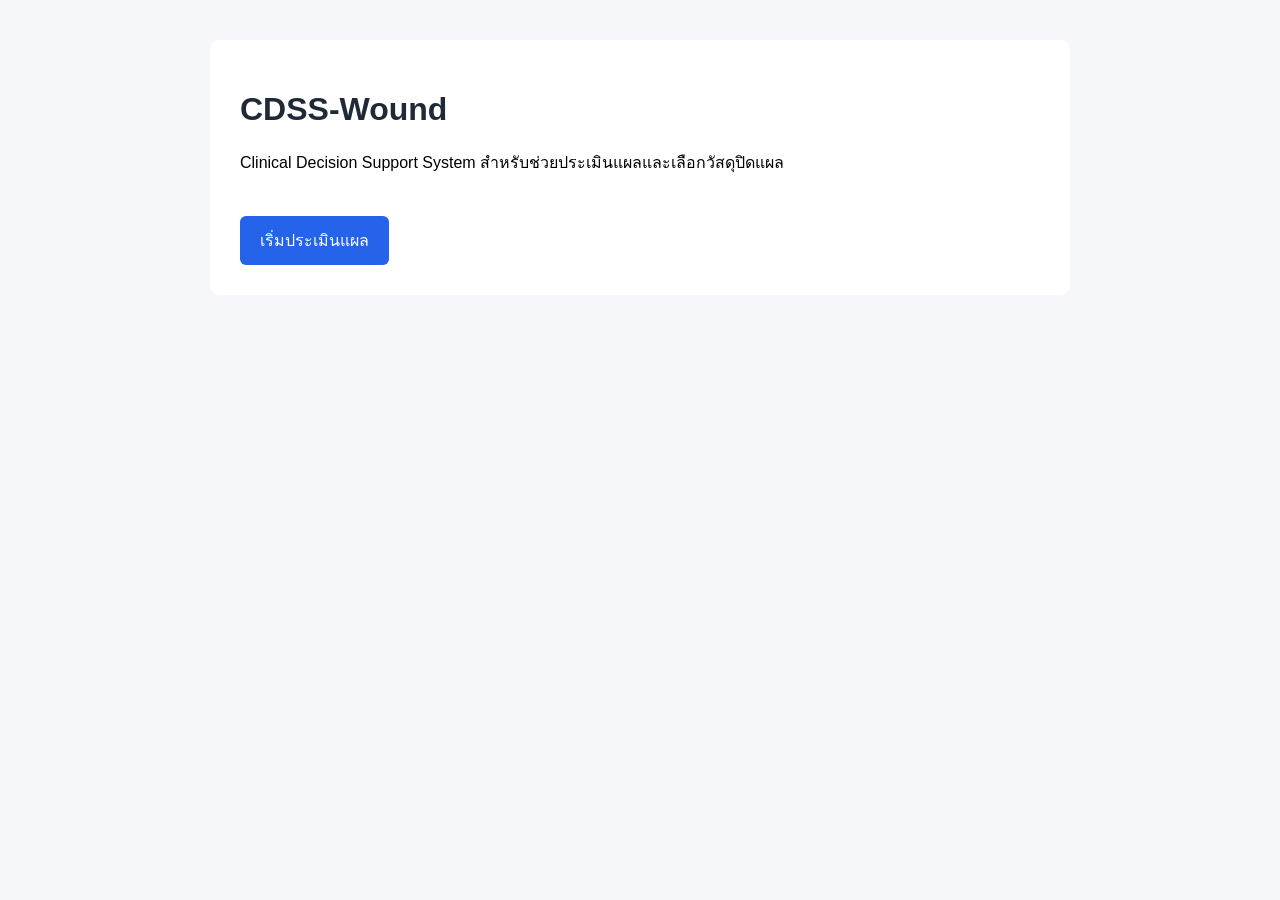
==== templates/index.html @ 191ee96e "Initial CDSS-Wound application" ====
<!DOCTYPE html>

<html lang="th">

<head>

    <meta charset="UTF-8">

    <meta name="viewport"
          content="width=device-width, initial-scale=1.0">

    <title>CDSS-Wound</title>

    <link rel="stylesheet"
          href="/static/style.css">

</head>


<body>

    <div class="container">

        <h1>CDSS-Wound</h1>

        <p>
            Clinical Decision Support System
            สำหรับช่วยประเมินแผลและเลือกวัสดุปิดแผล
        </p>


        <a href="/assessment">

            <button>
                เริ่มประเมินแผล
            </button>

        </a>

    </div>

</body>

</html>
---- static/style.css ----
body {

    font-family: Arial, sans-serif;

    background-color: #f5f7fa;

    margin: 0;

    padding: 0;
}


.container {

    max-width: 800px;

    margin: 40px auto;

    background: white;

    padding: 30px;

    border-radius: 10px;

}


h1 {

    color: #1f2937;

}


label {

    display: block;

    margin-top: 20px;

    margin-bottom: 5px;

    font-weight: bold;

}


select {

    width: 100%;

    padding: 10px;

    border: 1px solid #ccc;

    border-radius: 5px;

}


button {

    margin-top: 25px;

    padding: 12px 20px;

    border: none;

    border-radius: 6px;

    cursor: pointer;

    background-color: #2563eb;

    color: white;

    font-size: 16px;

}


.card {

    margin-top: 20px;

    padding: 20px;

    background: #f3f4f6;

    border-radius: 8px;

}


.recommendation {

    margin-top: 20px;

    padding: 20px;

    background: #ecfdf5;

    border-radius: 8px;

}


.warning {

    margin-top: 20px;

    padding: 20px;

    background: #fff7ed;

    border-radius: 8px;

}
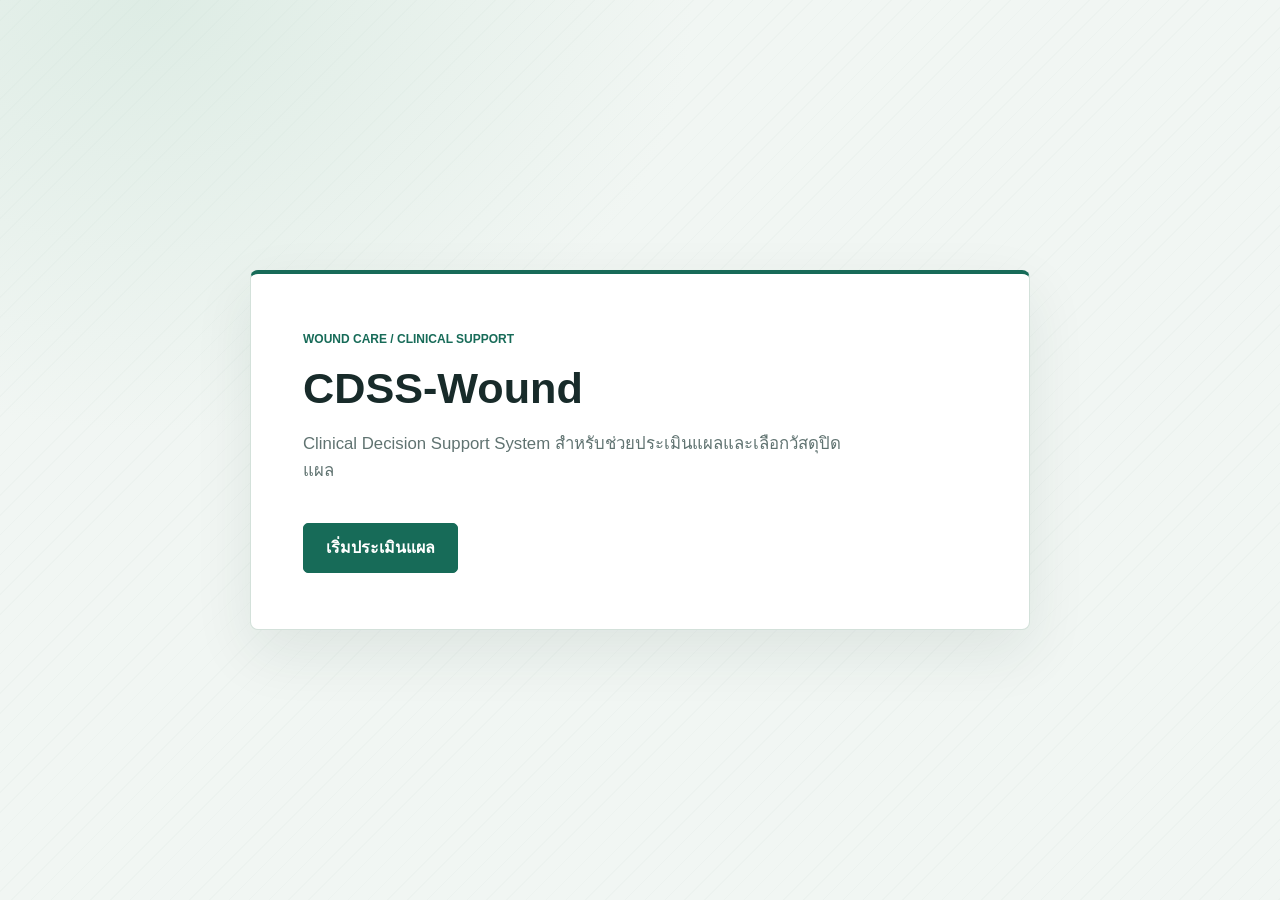
==== commit 2576ee79: "Refactor HTML structure and enhance CSS styles for improved layout and design" ====
--- a/templates/index.html
+++ b/templates/index.html
@@ -17,9 +17,11 @@
 </head>
 
 
-<body>
+<body class="landing-page">
 
-    <div class="container">
+    <main class="container landing">
+
+        <p class="eyebrow">WOUND CARE / CLINICAL SUPPORT</p>
 
         <h1>CDSS-Wound</h1>
 
@@ -37,7 +39,7 @@
 
         </a>
 
-    </div>
+    </main>
 
 </body>
 
--- a/static/style.css
+++ b/static/style.css
@@ -1,118 +1,256 @@
+:root {
+    color-scheme: light;
+    --ink: #182b2a;
+    --muted: #607371;
+    --line: #d9e4df;
+    --paper: #ffffff;
+    --canvas: #f1f6f3;
+    --green: #176b58;
+    --green-dark: #105544;
+    --green-pale: #e9f4ef;
+    --amber: #8b4d17;
+    --amber-pale: #fff3e5;
+    --shadow: 0 22px 60px rgba(25, 59, 49, 0.09);
+}
+
+* {
+    box-sizing: border-box;
+}
+
 body {
-
-    font-family: Arial, sans-serif;
-
-    background-color: #f5f7fa;
-
+    min-height: 100vh;
     margin: 0;
-
-    padding: 0;
-}
-
+    padding: 56px 24px;
+    color: var(--ink);
+    background-color: var(--canvas);
+    background-image:
+        radial-gradient(ellipse at 12% 0%, rgba(190, 220, 205, 0.38), transparent 34%),
+        repeating-linear-gradient(135deg, rgba(50, 104, 82, 0.025) 0, rgba(50, 104, 82, 0.025) 1px, transparent 1px, transparent 14px);
+    font-family: "Noto Sans Thai", "Leelawadee UI", Tahoma, sans-serif;
+    font-size: 16px;
+    line-height: 1.65;
+}
 
 .container {
-
-    max-width: 800px;
-
-    margin: 40px auto;
-
-    background: white;
-
-    padding: 30px;
-
-    border-radius: 10px;
-
-}
-
+    width: min(100%, 780px);
+    margin: 0 auto;
+    padding: clamp(28px, 5vw, 52px);
+    border: 1px solid rgba(207, 222, 214, 0.9);
+    border-top: 4px solid var(--green);
+    border-radius: 8px;
+    background: var(--paper);
+    box-shadow: var(--shadow);
+    animation: appear 420ms ease-out both;
+}
+
+body.landing-page {
+    display: grid;
+    place-items: center;
+}
+
+.landing {
+    min-height: 360px;
+    display: flex;
+    flex-direction: column;
+    justify-content: center;
+}
+
+.landing .eyebrow {
+    margin: 0 0 10px;
+    color: var(--green);
+    font-size: 0.75rem;
+    font-weight: 700;
+}
+
+.landing h1 {
+    font-size: clamp(2rem, 6vw, 2.7rem);
+}
+
+h1,
+h2 {
+    margin-top: 0;
+    color: var(--ink);
+    line-height: 1.35;
+}
 
 h1 {
-
-    color: #1f2937;
-
-}
-
+    margin-bottom: 12px;
+    font-size: clamp(1.55rem, 5vw, 2rem);
+    font-weight: 700;
+}
+
+h2 {
+    margin-bottom: 14px;
+    font-size: 1.15rem;
+    font-weight: 700;
+}
+
+p {
+    color: var(--muted);
+}
+
+.container > p {
+    max-width: 560px;
+    margin: 0 0 10px;
+    font-size: 1.05rem;
+}
+
+form {
+    margin-top: 28px;
+}
 
 label {
-
     display: block;
-
-    margin-top: 20px;
-
-    margin-bottom: 5px;
-
-    font-weight: bold;
-
-}
-
+    margin: 22px 0 7px;
+    color: #314a46;
+    font-size: 0.95rem;
+    font-weight: 650;
+}
 
 select {
-
+    display: block;
     width: 100%;
-
-    padding: 10px;
-
-    border: 1px solid #ccc;
-
+    min-height: 50px;
+    padding: 10px 44px 10px 14px;
+    border: 1px solid #cbd9d2;
     border-radius: 5px;
-
-}
-
+    outline: none;
+    background-color: #fbfdfc;
+    color: var(--ink);
+    font: inherit;
+    cursor: pointer;
+    transition: border-color 140ms ease, box-shadow 140ms ease, background-color 140ms ease;
+}
+
+select:hover {
+    border-color: #8aaca0;
+    background-color: #fff;
+}
+
+select:focus-visible {
+    border-color: var(--green);
+    box-shadow: 0 0 0 3px rgba(23, 107, 88, 0.15);
+}
 
 button {
-
-    margin-top: 25px;
-
-    padding: 12px 20px;
-
-    border: none;
-
+    display: inline-flex;
+    min-height: 48px;
+    align-items: center;
+    justify-content: center;
+    margin-top: 28px;
+    padding: 11px 22px;
+    border: 1px solid var(--green);
+    border-radius: 5px;
+    background: var(--green);
+    color: #fff;
+    font: inherit;
+    font-weight: 650;
+    cursor: pointer;
+    transition: background-color 140ms ease, border-color 140ms ease, transform 140ms ease;
+}
+
+button:hover {
+    transform: translateY(-1px);
+    border-color: var(--green-dark);
+    background: var(--green-dark);
+}
+
+button:focus-visible,
+a:focus-visible {
+    outline: 3px solid rgba(23, 107, 88, 0.35);
+    outline-offset: 3px;
+}
+
+a {
+    color: inherit;
+    text-decoration: none;
+}
+
+.card,
+.recommendation,
+.warning {
+    margin-top: 22px;
+    padding: 22px 24px;
+    border: 1px solid var(--line);
     border-radius: 6px;
-
-    cursor: pointer;
-
-    background-color: #2563eb;
-
-    color: white;
-
-    font-size: 16px;
-
-}
-
+}
 
 .card {
-
-    margin-top: 20px;
-
-    padding: 20px;
-
-    background: #f3f4f6;
-
-    border-radius: 8px;
-
-}
-
+    background: #f7faf8;
+}
+
+.card p,
+.recommendation p,
+.warning p {
+    margin: 9px 0 0;
+}
+
+.card p + p,
+.recommendation p + p,
+.warning p + p {
+    padding-top: 9px;
+    border-top: 1px solid rgba(96, 115, 113, 0.14);
+}
 
 .recommendation {
-
-    margin-top: 20px;
-
-    padding: 20px;
-
-    background: #ecfdf5;
-
-    border-radius: 8px;
-
-}
-
+    border-color: #c9e0d3;
+    border-left: 4px solid var(--green);
+    background: var(--green-pale);
+}
+
+.recommendation h2 {
+    color: var(--green-dark);
+}
 
 .warning {
-
-    margin-top: 20px;
-
-    padding: 20px;
-
-    background: #fff7ed;
-
-    border-radius: 8px;
-
+    border-color: #efd5b6;
+    border-left: 4px solid #c2762f;
+    background: var(--amber-pale);
+}
+
+.warning h2 {
+    color: var(--amber);
+}
+
+@keyframes appear {
+    from {
+        opacity: 0;
+        transform: translateY(8px);
+    }
+
+    to {
+        opacity: 1;
+        transform: translateY(0);
+    }
+}
+
+@media (max-width: 600px) {
+    body {
+        padding: 20px 12px;
+    }
+
+    .container {
+        padding: 26px 20px;
+    }
+
+    button {
+        width: 100%;
+    }
+
+    .card,
+    .recommendation,
+    .warning {
+        padding: 18px;
+    }
+}
+
+@media (prefers-reduced-motion: reduce) {
+    *,
+    *::before,
+    *::after {
+        animation-duration: 0.01ms !important;
+        animation-iteration-count: 1 !important;
+        scroll-behavior: auto !important;
+        transition-duration: 0.01ms !important;
+    }
 }
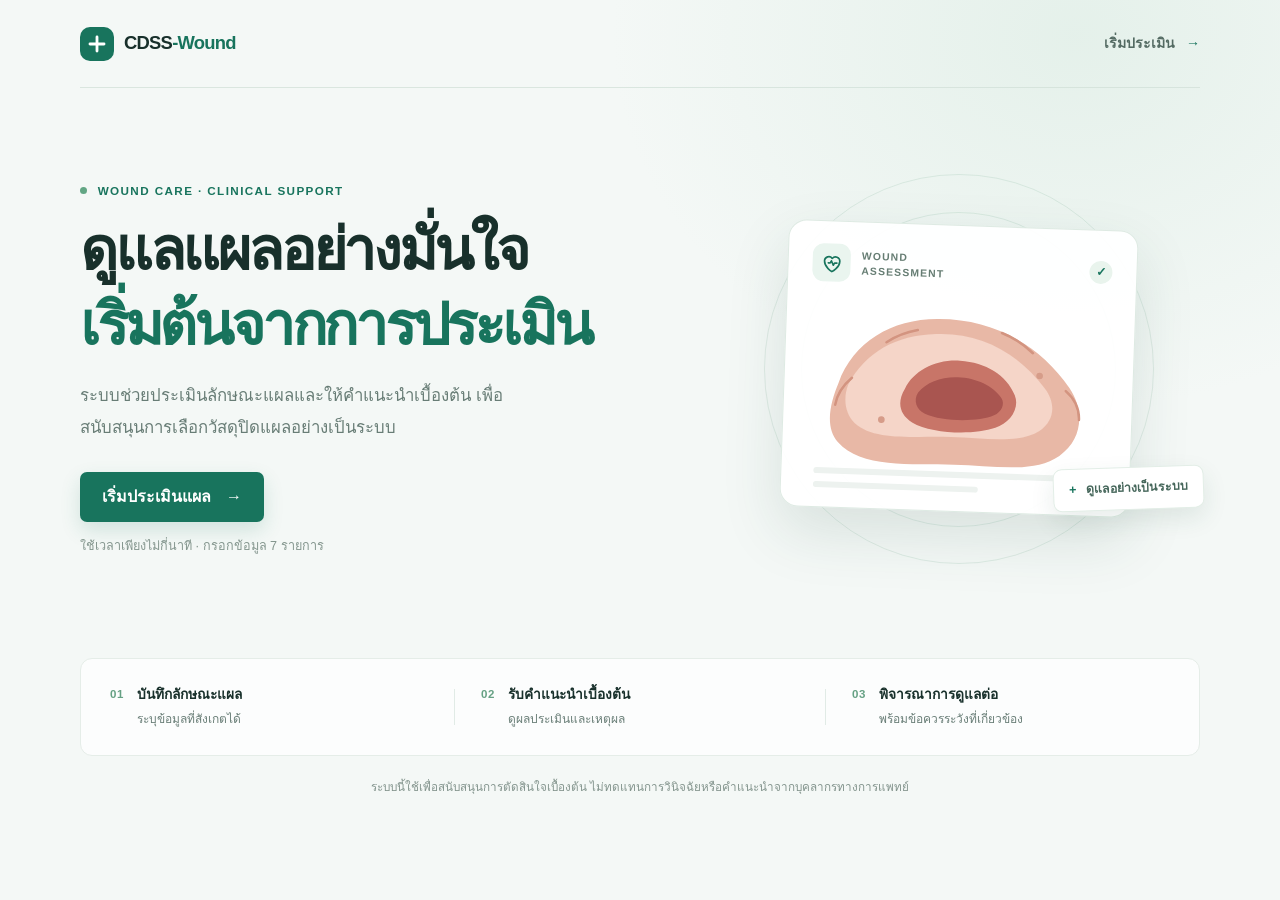
==== commit 135f204c: "Redesign wound assessment frontend Co-authored-by: Copilot <223556219+Copilot@users.noreply.github.c" ====
--- a/templates/index.html
+++ b/templates/index.html
@@ -1,46 +1,90 @@
 <!DOCTYPE html>
+<html lang="th">
+<head>
+    <meta charset="UTF-8">
+    <meta name="viewport" content="width=device-width, initial-scale=1.0">
+    <meta name="theme-color" content="#f4f8f6">
+    <title>CDSS-Wound | ระบบช่วยประเมินแผล</title>
+    <link rel="stylesheet" href="/static/style.css?v={{ static_version }}">
+</head>
+<body class="landing-page">
+    <header class="site-header">
+        <a class="brand" href="/" aria-label="CDSS-Wound หน้าหลัก">
+            <span class="brand-mark" aria-hidden="true">
+                <svg viewBox="0 0 32 32" fill="none">
+                    <path d="M16 3.5v25M3.5 16h25" stroke="currentColor" stroke-width="5" stroke-linecap="round"/>
+                </svg>
+            </span>
+            <span>CDSS<span class="brand-accent">-Wound</span></span>
+        </a>
+        <a class="header-link" href="/assessment">เริ่มประเมิน <span aria-hidden="true">→</span></a>
+    </header>
 
-<html lang="th">
+    <main>
+        <section class="hero">
+            <div class="hero-copy">
+                <p class="eyebrow"><span class="status-dot"></span> WOUND CARE · CLINICAL SUPPORT</p>
+                <h1>ดูแลแผลอย่างมั่นใจ<br><span>เริ่มต้นจากการประเมิน</span></h1>
+                <p class="hero-description">
+                    ระบบช่วยประเมินลักษณะแผลและให้คำแนะนำเบื้องต้น
+                    เพื่อสนับสนุนการเลือกวัสดุปิดแผลอย่างเป็นระบบ
+                </p>
+                <a class="button button-primary" href="/assessment">
+                    เริ่มประเมินแผล <span aria-hidden="true">→</span>
+                </a>
+                <p class="hero-note">ใช้เวลาเพียงไม่กี่นาที · กรอกข้อมูล 7 รายการ</p>
+            </div>
 
-<head>
+            <div class="hero-art" aria-label="ภาพประกอบการดูแลแผล" role="img">
+                <div class="art-orbit art-orbit-one"></div>
+                <div class="art-orbit art-orbit-two"></div>
+                <div class="art-card">
+                    <div class="art-card-top">
+                        <span class="art-icon" aria-hidden="true">
+                            <svg viewBox="0 0 24 24" fill="none">
+                                <path d="M12 21s-8-4.35-8-11a4.5 4.5 0 0 1 8-2.8A4.5 4.5 0 0 1 20 10c0 6.65-8 11-8 11Z" stroke="currentColor" stroke-width="1.7" stroke-linejoin="round"/>
+                                <path d="M8 12h2l1.2-2.3 2.1 4.6 1.2-2.3H17" stroke="currentColor" stroke-width="1.7" stroke-linecap="round" stroke-linejoin="round"/>
+                            </svg>
+                        </span>
+                        <span class="art-label">WOUND<br>ASSESSMENT</span>
+                        <span class="art-check" aria-hidden="true">✓</span>
+                    </div>
+                    <svg class="wound-illustration" viewBox="0 0 360 220" fill="none" aria-hidden="true">
+                        <path d="M36 118c16-50 61-79 116-81 67-3 124 27 161 77 20 27 18 62-9 82-31 23-80 14-126 15-52 1-112 8-140-22-17-18-11-47-2-71Z" fill="#E8B8A6"/>
+                        <path d="M48 119c19-39 55-61 103-64 54-4 100 20 133 61 13 16 14 37-5 51-22 16-66 11-105 11-45 0-93 8-117-13-12-11-15-29-9-46Z" fill="#F5D5C8"/>
+                        <path d="M116 122c10-23 37-37 65-36 31 1 56 15 67 39 7 16-5 34-22 40-26 10-76 10-100-3-16-9-19-24-10-40Z" fill="#C87568"/>
+                        <path d="M132 126c10-13 27-20 47-20 22 0 43 9 53 23 5 7 1 17-8 21-19 9-62 10-83 1-10-4-15-15-9-25Z" fill="#A95550"/>
+                        <path d="M52 111c-10 9-17 20-19 33m276-26c11 9 17 21 17 34M92 67c11-8 23-13 37-16m101 0c14 5 27 13 38 23" stroke="#D39480" stroke-width="3" stroke-linecap="round"/>
+                        <circle cx="89" cy="160" r="4" fill="#D69C89"/>
+                        <circle cx="277" cy="101" r="4" fill="#D69C89"/>
+                    </svg>
+                    <div class="art-card-bottom">
+                        <span class="art-line"></span>
+                        <span class="art-line art-line-short"></span>
+                    </div>
+                </div>
+                <div class="floating-badge"><span>+</span> ดูแลอย่างเป็นระบบ</div>
+            </div>
+        </section>
 
-    <meta charset="UTF-8">
+        <section class="feature-strip" aria-label="ขั้นตอนการใช้งาน">
+            <div class="feature-item">
+                <span class="feature-number">01</span>
+                <div><strong>บันทึกลักษณะแผล</strong><p>ระบุข้อมูลที่สังเกตได้</p></div>
+            </div>
+            <span class="feature-divider" aria-hidden="true"></span>
+            <div class="feature-item">
+                <span class="feature-number">02</span>
+                <div><strong>รับคำแนะนำเบื้องต้น</strong><p>ดูผลประเมินและเหตุผล</p></div>
+            </div>
+            <span class="feature-divider" aria-hidden="true"></span>
+            <div class="feature-item">
+                <span class="feature-number">03</span>
+                <div><strong>พิจารณาการดูแลต่อ</strong><p>พร้อมข้อควรระวังที่เกี่ยวข้อง</p></div>
+            </div>
+        </section>
 
-    <meta name="viewport"
-          content="width=device-width, initial-scale=1.0">
-
-    <title>CDSS-Wound</title>
-
-    <link rel="stylesheet"
-          href="/static/style.css">
-
-</head>
-
-
-<body class="landing-page">
-
-    <main class="container landing">
-
-        <p class="eyebrow">WOUND CARE / CLINICAL SUPPORT</p>
-
-        <h1>CDSS-Wound</h1>
-
-        <p>
-            Clinical Decision Support System
-            สำหรับช่วยประเมินแผลและเลือกวัสดุปิดแผล
-        </p>
-
-
-        <a href="/assessment">
-
-            <button>
-                เริ่มประเมินแผล
-            </button>
-
-        </a>
-
+        <p class="disclaimer">ระบบนี้ใช้เพื่อสนับสนุนการตัดสินใจเบื้องต้น ไม่ทดแทนการวินิจฉัยหรือคำแนะนำจากบุคลากรทางการแพทย์</p>
     </main>
-
 </body>
-
-</html>+</html>
--- a/static/style.css
+++ b/static/style.css
@@ -1,16 +1,16 @@
 :root {
     color-scheme: light;
-    --ink: #182b2a;
-    --muted: #607371;
-    --line: #d9e4df;
-    --paper: #ffffff;
-    --canvas: #f1f6f3;
-    --green: #176b58;
-    --green-dark: #105544;
-    --green-pale: #e9f4ef;
-    --amber: #8b4d17;
-    --amber-pale: #fff3e5;
-    --shadow: 0 22px 60px rgba(25, 59, 49, 0.09);
+    --ink: #18302b;
+    --muted: #687d76;
+    --line: #e1ebe6;
+    --paper: #fff;
+    --canvas: #f4f8f6;
+    --green: #18745d;
+    --green-dark: #115b49;
+    --green-pale: #eaf5ef;
+    --amber: #8a521d;
+    --amber-pale: #fff5e9;
+    --shadow: 0 24px 70px rgba(25, 59, 49, 0.08);
 }
 
 * {
@@ -20,227 +20,853 @@
 body {
     min-height: 100vh;
     margin: 0;
-    padding: 56px 24px;
     color: var(--ink);
-    background-color: var(--canvas);
-    background-image:
-        radial-gradient(ellipse at 12% 0%, rgba(190, 220, 205, 0.38), transparent 34%),
-        repeating-linear-gradient(135deg, rgba(50, 104, 82, 0.025) 0, rgba(50, 104, 82, 0.025) 1px, transparent 1px, transparent 14px);
+    background:
+        radial-gradient(ellipse at 84% 4%, rgba(194, 224, 208, 0.31), transparent 29rem),
+        var(--canvas);
     font-family: "Noto Sans Thai", "Leelawadee UI", Tahoma, sans-serif;
     font-size: 16px;
     line-height: 1.65;
 }
 
-.container {
-    width: min(100%, 780px);
+a {
+    color: inherit;
+    text-decoration: none;
+}
+
+.site-header {
+    width: min(100% - 64px, 1120px);
+    min-height: 88px;
     margin: 0 auto;
-    padding: clamp(28px, 5vw, 52px);
-    border: 1px solid rgba(207, 222, 214, 0.9);
-    border-top: 4px solid var(--green);
-    border-radius: 8px;
-    background: var(--paper);
-    box-shadow: var(--shadow);
-    animation: appear 420ms ease-out both;
-}
-
-body.landing-page {
+    display: flex;
+    align-items: center;
+    justify-content: space-between;
+    border-bottom: 1px solid rgba(208, 224, 215, 0.72);
+}
+
+.brand {
+    display: inline-flex;
+    align-items: center;
+    gap: 10px;
+    font-size: 1.15rem;
+    font-weight: 750;
+    letter-spacing: -0.04em;
+}
+
+.brand-mark {
+    width: 34px;
+    height: 34px;
     display: grid;
     place-items: center;
-}
-
-.landing {
-    min-height: 360px;
-    display: flex;
-    flex-direction: column;
+    border-radius: 10px;
+    background: var(--green);
+    color: white;
+}
+
+.brand-mark svg {
+    width: 18px;
+    height: 18px;
+}
+
+.brand-accent {
+    color: var(--green);
+}
+
+.header-link,
+.header-caption {
+    color: #536a62;
+    font-size: 0.88rem;
+    font-weight: 600;
+}
+
+.header-link span {
+    margin-left: 7px;
+    color: var(--green);
+}
+
+.landing-page main {
+    width: min(100% - 64px, 1120px);
+    margin: 0 auto;
+}
+
+.hero {
+    min-height: 570px;
+    display: grid;
+    grid-template-columns: 1fr 0.88fr;
+    align-items: center;
+    gap: clamp(40px, 7vw, 100px);
+    padding: 46px 0 54px;
+}
+
+.hero-copy {
+    max-width: 570px;
+}
+
+.eyebrow {
+    margin: 0 0 13px;
+    color: var(--green);
+    font-size: 0.73rem;
+    font-weight: 750;
+    letter-spacing: 0.12em;
+}
+
+.status-dot {
+    width: 7px;
+    height: 7px;
+    display: inline-block;
+    margin: 0 6px 1px 0;
+    border-radius: 50%;
+    background: #62a684;
+}
+
+h1,
+h2,
+p {
+    margin-top: 0;
+}
+
+h1 {
+    margin-bottom: 18px;
+    font-size: clamp(2.3rem, 5vw, 3.65rem);
+    font-weight: 750;
+    letter-spacing: -0.055em;
+    line-height: 1.27;
+}
+
+.hero h1 span {
+    color: var(--green);
+}
+
+.hero-description {
+    max-width: 480px;
+    margin-bottom: 28px;
+    color: var(--muted);
+    font-size: 1.05rem;
+    line-height: 1.9;
+}
+
+.button {
+    min-height: 50px;
+    display: inline-flex;
+    align-items: center;
     justify-content: center;
-}
-
-.landing .eyebrow {
-    margin: 0 0 10px;
-    color: var(--green);
-    font-size: 0.75rem;
-    font-weight: 700;
-}
-
-.landing h1 {
-    font-size: clamp(2rem, 6vw, 2.7rem);
-}
-
-h1,
-h2 {
-    margin-top: 0;
-    color: var(--ink);
-    line-height: 1.35;
-}
-
-h1 {
-    margin-bottom: 12px;
-    font-size: clamp(1.55rem, 5vw, 2rem);
-    font-weight: 700;
-}
-
-h2 {
-    margin-bottom: 14px;
-    font-size: 1.15rem;
-    font-weight: 700;
-}
-
-p {
-    color: var(--muted);
-}
-
-.container > p {
-    max-width: 560px;
-    margin: 0 0 10px;
-    font-size: 1.05rem;
-}
-
-form {
-    margin-top: 28px;
-}
-
-label {
-    display: block;
-    margin: 22px 0 7px;
-    color: #314a46;
-    font-size: 0.95rem;
-    font-weight: 650;
-}
-
-select {
-    display: block;
-    width: 100%;
-    min-height: 50px;
-    padding: 10px 44px 10px 14px;
-    border: 1px solid #cbd9d2;
-    border-radius: 5px;
-    outline: none;
-    background-color: #fbfdfc;
-    color: var(--ink);
-    font: inherit;
-    cursor: pointer;
-    transition: border-color 140ms ease, box-shadow 140ms ease, background-color 140ms ease;
-}
-
-select:hover {
-    border-color: #8aaca0;
-    background-color: #fff;
-}
-
-select:focus-visible {
-    border-color: var(--green);
-    box-shadow: 0 0 0 3px rgba(23, 107, 88, 0.15);
-}
-
-button {
-    display: inline-flex;
-    min-height: 48px;
-    align-items: center;
-    justify-content: center;
-    margin-top: 28px;
-    padding: 11px 22px;
-    border: 1px solid var(--green);
-    border-radius: 5px;
-    background: var(--green);
-    color: #fff;
+    gap: 15px;
+    padding: 11px 21px;
+    border: 1px solid transparent;
+    border-radius: 7px;
     font: inherit;
     font-weight: 650;
     cursor: pointer;
-    transition: background-color 140ms ease, border-color 140ms ease, transform 140ms ease;
-}
-
-button:hover {
+    transition: background-color 150ms ease, border-color 150ms ease, box-shadow 150ms ease, transform 150ms ease;
+}
+
+.button-primary {
+    background: var(--green);
+    color: white;
+    box-shadow: 0 8px 20px rgba(24, 116, 93, 0.16);
+}
+
+.button-primary:hover {
     transform: translateY(-1px);
-    border-color: var(--green-dark);
     background: var(--green-dark);
+    box-shadow: 0 10px 24px rgba(24, 116, 93, 0.22);
+}
+
+.hero-note {
+    margin: 14px 0 0;
+    color: #84968e;
+    font-size: 0.79rem;
+}
+
+.hero-art {
+    min-height: 390px;
+    position: relative;
+    display: grid;
+    place-items: center;
+}
+
+.art-orbit {
+    position: absolute;
+    border: 1px solid rgba(108, 163, 135, 0.17);
+    border-radius: 50%;
+}
+
+.art-orbit-one {
+    width: 390px;
+    height: 390px;
+}
+
+.art-orbit-two {
+    width: 315px;
+    height: 315px;
+}
+
+.art-card {
+    width: min(100%, 350px);
+    position: relative;
+    z-index: 1;
+    overflow: hidden;
+    padding: 22px 24px 16px;
+    border: 1px solid rgba(219, 232, 224, 0.9);
+    border-radius: 18px;
+    background: rgba(255, 255, 255, 0.94);
+    box-shadow: 0 24px 60px rgba(34, 77, 58, 0.13);
+    transform: rotate(2deg);
+}
+
+.art-card-top {
+    display: flex;
+    align-items: center;
+    gap: 11px;
+}
+
+.art-icon {
+    width: 38px;
+    height: 38px;
+    display: grid;
+    place-items: center;
+    border-radius: 11px;
+    background: var(--green-pale);
+    color: var(--green);
+}
+
+.art-icon svg {
+    width: 23px;
+    height: 23px;
+}
+
+.art-label {
+    color: #667d73;
+    font-size: 0.65rem;
+    font-weight: 750;
+    letter-spacing: 0.11em;
+    line-height: 1.45;
+}
+
+.art-check {
+    width: 23px;
+    height: 23px;
+    display: grid;
+    place-items: center;
+    margin-left: auto;
+    border-radius: 50%;
+    background: #e9f4ed;
+    color: var(--green);
+    font-size: 0.77rem;
+    font-weight: 800;
+}
+
+.wound-illustration {
+    width: 100%;
+    display: block;
+    margin: 3px auto 0;
+}
+
+.art-card-bottom {
+    display: grid;
+    gap: 8px;
+    padding: 0 8px 3px;
+}
+
+.art-line {
+    height: 6px;
+    display: block;
+    border-radius: 8px;
+    background: #edf2ef;
+}
+
+.art-line-short {
+    width: 58%;
+}
+
+.floating-badge {
+    position: absolute;
+    z-index: 2;
+    right: -4px;
+    bottom: 54px;
+    padding: 10px 15px;
+    border: 1px solid #e3eee7;
+    border-radius: 9px;
+    background: white;
+    box-shadow: 0 10px 25px rgba(34, 77, 58, 0.1);
+    color: #45665a;
+    font-size: 0.78rem;
+    font-weight: 650;
+    transform: rotate(-2deg);
+}
+
+.floating-badge span {
+    margin-right: 6px;
+    color: var(--green);
+    font-weight: 800;
+}
+
+.feature-strip {
+    display: grid;
+    grid-template-columns: 1fr 1px 1fr 1px 1fr;
+    align-items: center;
+    gap: 26px;
+    padding: 25px 29px;
+    border: 1px solid #e5ede8;
+    border-radius: 12px;
+    background: rgba(255, 255, 255, 0.76);
+}
+
+.feature-item {
+    display: flex;
+    align-items: flex-start;
+    gap: 13px;
+}
+
+.feature-number {
+    padding-top: 1px;
+    color: #66a184;
+    font-size: 0.72rem;
+    font-weight: 750;
+    letter-spacing: 0.06em;
+}
+
+.feature-item strong {
+    display: block;
+    font-size: 0.86rem;
+    font-weight: 700;
+}
+
+.feature-item p {
+    margin: 3px 0 0;
+    color: var(--muted);
+    font-size: 0.75rem;
+}
+
+.feature-divider {
+    height: 36px;
+    background: var(--line);
+}
+
+.disclaimer {
+    margin: 21px 0 35px;
+    color: #83948d;
+    font-size: 0.73rem;
+    text-align: center;
+}
+
+.app-page {
+    padding-bottom: 64px;
+}
+
+.page-main {
+    width: min(100% - 48px, 840px);
+    margin: 33px auto 0;
+}
+
+.back-link {
+    display: inline-flex;
+    align-items: center;
+    gap: 8px;
+    margin-bottom: 18px;
+    color: #6b8077;
+    font-size: 0.83rem;
+    font-weight: 600;
+}
+
+.back-link:hover,
+.edit-link:hover {
+    color: var(--green-dark);
+}
+
+.form-shell {
+    padding: clamp(25px, 5vw, 48px);
+    border: 1px solid rgba(218, 231, 223, 0.95);
+    border-radius: 12px;
+    background: var(--paper);
+    box-shadow: var(--shadow);
+    animation: appear 380ms ease-out both;
+}
+
+.page-heading {
+    max-width: 650px;
+    margin-bottom: 27px;
+}
+
+.page-heading h1,
+.result-heading h1 {
+    margin-bottom: 8px;
+    font-size: clamp(1.65rem, 4vw, 2.1rem);
+    letter-spacing: -0.035em;
+}
+
+.page-heading > p:not(.eyebrow),
+.result-heading > div > p:not(.eyebrow) {
+    margin-bottom: 22px;
+    color: var(--muted);
+    font-size: 0.9rem;
+}
+
+.progress-label {
+    display: flex;
+    justify-content: space-between;
+    margin-bottom: 7px;
+    color: #72877e;
+    font-size: 0.73rem;
+    font-weight: 600;
+}
+
+.progress-track {
+    height: 5px;
+    overflow: hidden;
+    border-radius: 10px;
+    background: #ecf2ee;
+}
+
+.progress-track span {
+    width: 100%;
+    height: 100%;
+    display: block;
+    border-radius: inherit;
+    background: #72ae8e;
+}
+
+.assessment-form {
+    margin: 0;
+}
+
+.form-grid {
+    display: grid;
+    grid-template-columns: repeat(2, minmax(0, 1fr));
+    gap: 21px 20px;
+}
+
+.form-field label {
+    display: flex;
+    align-items: center;
+    gap: 9px;
+    margin-bottom: 8px;
+    color: #354e45;
+    font-size: 0.86rem;
+    font-weight: 650;
+}
+
+.field-number {
+    color: #77a78b;
+    font-size: 0.69rem;
+    font-weight: 750;
+    letter-spacing: 0.04em;
+}
+
+.form-field select {
+    width: 100%;
+    min-height: 48px;
+    padding: 10px 38px 10px 13px;
+    border: 1px solid #d8e4dc;
+    border-radius: 6px;
+    outline: none;
+    background-color: #fcfdfc;
+    color: var(--ink);
+    font: inherit;
+    font-size: 0.84rem;
+    cursor: pointer;
+    transition: border-color 140ms ease, box-shadow 140ms ease, background-color 140ms ease;
+}
+
+.form-field select:hover {
+    border-color: #a8c3b3;
+    background-color: white;
+}
+
+.form-field select:focus-visible {
+    border-color: var(--green);
+    box-shadow: 0 0 0 3px rgba(24, 116, 93, 0.13);
+}
+
+.form-field-full {
+    grid-column: 1 / -1;
+}
+
+.form-footer {
+    display: flex;
+    align-items: center;
+    justify-content: space-between;
+    gap: 20px;
+    margin-top: 31px;
+    padding-top: 22px;
+    border-top: 1px solid #edf1ee;
+}
+
+.form-footer p {
+    margin: 0;
+    color: #819189;
+    font-size: 0.75rem;
+}
+
+.form-footer .button {
+    flex-shrink: 0;
+}
+
+.result-main {
+    max-width: 800px;
+}
+
+.result-heading {
+    display: flex;
+    align-items: center;
+    gap: 16px;
+    margin: 5px 0 25px;
+}
+
+.result-heading .eyebrow {
+    margin-bottom: 5px;
+}
+
+.result-heading h1 {
+    margin-bottom: 5px;
+}
+
+.result-heading > div > p:not(.eyebrow) {
+    margin-bottom: 0;
+}
+
+.result-check {
+    width: 50px;
+    height: 50px;
+    flex: 0 0 auto;
+    display: grid;
+    place-items: center;
+    border: 1px solid #d8eadd;
+    border-radius: 14px;
+    background: #eaf5ee;
+    color: var(--green);
+    font-size: 1.4rem;
+    font-weight: 700;
+}
+
+.result-panel,
+.data-panel,
+.reason-panel {
+    margin-top: 17px;
+    padding: 23px 26px;
+    border: 1px solid var(--line);
+    border-radius: 9px;
+    background: white;
+}
+
+.panel-heading {
+    display: flex;
+    align-items: center;
+    gap: 12px;
+}
+
+.panel-icon {
+    width: 37px;
+    height: 37px;
+    flex: 0 0 auto;
+    display: grid;
+    place-items: center;
+    border-radius: 11px;
+    font-weight: 800;
+}
+
+.panel-heading .eyebrow {
+    margin-bottom: 1px;
+    font-size: 0.63rem;
+}
+
+.panel-heading h2,
+.section-heading h2,
+.reason-panel h2 {
+    margin-bottom: 0;
+    font-size: 1.04rem;
+    line-height: 1.45;
+}
+
+.recommendation {
+    border-color: #d7e9dd;
+    background: linear-gradient(120deg, #f5fbf7, #fff 78%);
+}
+
+.recommendation-icon {
+    background: #e7f3eb;
+    color: var(--green);
+}
+
+.warning {
+    border-color: #f0dfc9;
+    background: #fffaf3;
+}
+
+.warning-icon {
+    background: #fff0da;
+    color: #a86524;
+}
+
+.warning .eyebrow {
+    color: var(--amber);
+}
+
+.result-panel ul,
+.reason-panel ul {
+    margin: 17px 0 0;
+    padding-left: 20px;
+    color: #526a60;
+    font-size: 0.88rem;
+}
+
+.result-panel li + li,
+.reason-panel li + li {
+    margin-top: 8px;
+}
+
+.recommendation li::marker {
+    color: var(--green);
+}
+
+.warning li::marker {
+    color: #bf7c35;
+}
+
+.section-heading {
+    display: flex;
+    align-items: center;
+    justify-content: space-between;
+    gap: 18px;
+    margin-bottom: 18px;
+}
+
+.section-heading .eyebrow,
+.reason-panel .eyebrow {
+    margin-bottom: 2px;
+    font-size: 0.64rem;
+}
+
+.edit-link {
+    color: var(--green);
+    font-size: 0.79rem;
+    font-weight: 650;
+}
+
+.assessment-details {
+    display: grid;
+    grid-template-columns: repeat(2, minmax(0, 1fr));
+    margin: 0;
+    border-top: 1px solid #edf1ee;
+}
+
+.detail-item {
+    min-width: 0;
+    padding: 12px 10px 11px 0;
+    border-bottom: 1px solid #edf1ee;
+}
+
+.detail-item:nth-child(odd) {
+    margin-right: 20px;
+}
+
+.detail-item dt {
+    margin-bottom: 2px;
+    color: #82938b;
+    font-size: 0.73rem;
+}
+
+.detail-item dd {
+    margin: 0;
+    color: #344c42;
+    font-size: 0.85rem;
+    font-weight: 600;
+    overflow-wrap: anywhere;
+}
+
+.reason-panel {
+    background: #f9fbfa;
+}
+
+.reason-panel h2 {
+    color: #334b41;
+}
+
+.reason-panel ul {
+    margin-top: 11px;
+}
+
+.result-disclaimer {
+    margin: 18px 0;
+    text-align: left;
+}
+
+.button-secondary {
+    min-height: 45px;
+    border-color: #d5e3da;
+    background: white;
+    color: var(--green-dark);
+    font-size: 0.86rem;
+}
+
+.button-secondary:hover {
+    border-color: #a9c7b5;
+    background: #f7fbf8;
 }
 
 button:focus-visible,
 a:focus-visible {
-    outline: 3px solid rgba(23, 107, 88, 0.35);
+    outline: 3px solid rgba(24, 116, 93, 0.28);
     outline-offset: 3px;
-}
-
-a {
-    color: inherit;
-    text-decoration: none;
-}
-
-.card,
-.recommendation,
-.warning {
-    margin-top: 22px;
-    padding: 22px 24px;
-    border: 1px solid var(--line);
-    border-radius: 6px;
-}
-
-.card {
-    background: #f7faf8;
-}
-
-.card p,
-.recommendation p,
-.warning p {
-    margin: 9px 0 0;
-}
-
-.card p + p,
-.recommendation p + p,
-.warning p + p {
-    padding-top: 9px;
-    border-top: 1px solid rgba(96, 115, 113, 0.14);
-}
-
-.recommendation {
-    border-color: #c9e0d3;
-    border-left: 4px solid var(--green);
-    background: var(--green-pale);
-}
-
-.recommendation h2 {
-    color: var(--green-dark);
-}
-
-.warning {
-    border-color: #efd5b6;
-    border-left: 4px solid #c2762f;
-    background: var(--amber-pale);
-}
-
-.warning h2 {
-    color: var(--amber);
 }
 
 @keyframes appear {
     from {
         opacity: 0;
-        transform: translateY(8px);
-    }
-
+        transform: translateY(7px);
+    }
     to {
         opacity: 1;
         transform: translateY(0);
     }
 }
 
+@media (max-width: 760px) {
+    .hero {
+        min-height: 0;
+        grid-template-columns: 1fr 0.78fr;
+        gap: 20px;
+    }
+
+    .art-orbit-one {
+        width: 310px;
+        height: 310px;
+    }
+
+    .art-orbit-two {
+        width: 250px;
+        height: 250px;
+    }
+
+    .feature-strip {
+        gap: 15px;
+        padding: 21px 18px;
+    }
+
+    .feature-item {
+        gap: 8px;
+    }
+
+    .feature-item strong {
+        font-size: 0.78rem;
+    }
+
+    .feature-item p {
+        font-size: 0.69rem;
+    }
+}
+
 @media (max-width: 600px) {
-    body {
-        padding: 20px 12px;
-    }
-
-    .container {
-        padding: 26px 20px;
-    }
-
-    button {
+    .site-header {
+        width: calc(100% - 36px);
+        min-height: 70px;
+    }
+
+    .brand {
+        font-size: 1.05rem;
+    }
+
+    .landing-page main {
+        width: calc(100% - 36px);
+    }
+
+    .hero {
+        grid-template-columns: 1fr;
+        gap: 0;
+        padding: 52px 0 30px;
+    }
+
+    h1 {
+        font-size: clamp(2rem, 10vw, 2.8rem);
+    }
+
+    .hero-description {
+        font-size: 0.96rem;
+    }
+
+    .hero-art {
+        min-height: 315px;
+        margin-top: 7px;
+    }
+
+    .art-card {
+        width: min(90%, 315px);
+        padding: 17px 20px 14px;
+    }
+
+    .art-orbit-one {
+        width: 300px;
+        height: 300px;
+    }
+
+    .art-orbit-two {
+        width: 245px;
+        height: 245px;
+    }
+
+    .floating-badge {
+        right: 0;
+        bottom: 30px;
+    }
+
+    .feature-strip {
+        grid-template-columns: 1fr;
+        gap: 15px;
+        padding: 20px;
+    }
+
+    .feature-divider {
         width: 100%;
-    }
-
-    .card,
-    .recommendation,
-    .warning {
-        padding: 18px;
+        height: 1px;
+    }
+
+    .feature-item strong {
+        font-size: 0.84rem;
+    }
+
+    .feature-item p {
+        font-size: 0.74rem;
+    }
+
+    .page-main {
+        width: calc(100% - 28px);
+        margin-top: 22px;
+    }
+
+    .form-shell {
+        padding: 24px 19px;
+    }
+
+    .form-grid {
+        grid-template-columns: 1fr;
+        gap: 18px;
+    }
+
+    .form-field-full {
+        grid-column: auto;
+    }
+
+    .form-footer {
+        align-items: stretch;
+        flex-direction: column;
+    }
+
+    .form-footer .button {
+        width: 100%;
+    }
+
+    .result-panel,
+    .data-panel,
+    .reason-panel {
+        padding: 19px;
+    }
+
+    .assessment-details {
+        grid-template-columns: 1fr;
+    }
+
+    .detail-item:nth-child(odd) {
+        margin-right: 0;
     }
 }
 
@@ -253,4 +879,4 @@
         scroll-behavior: auto !important;
         transition-duration: 0.01ms !important;
     }
-}+}
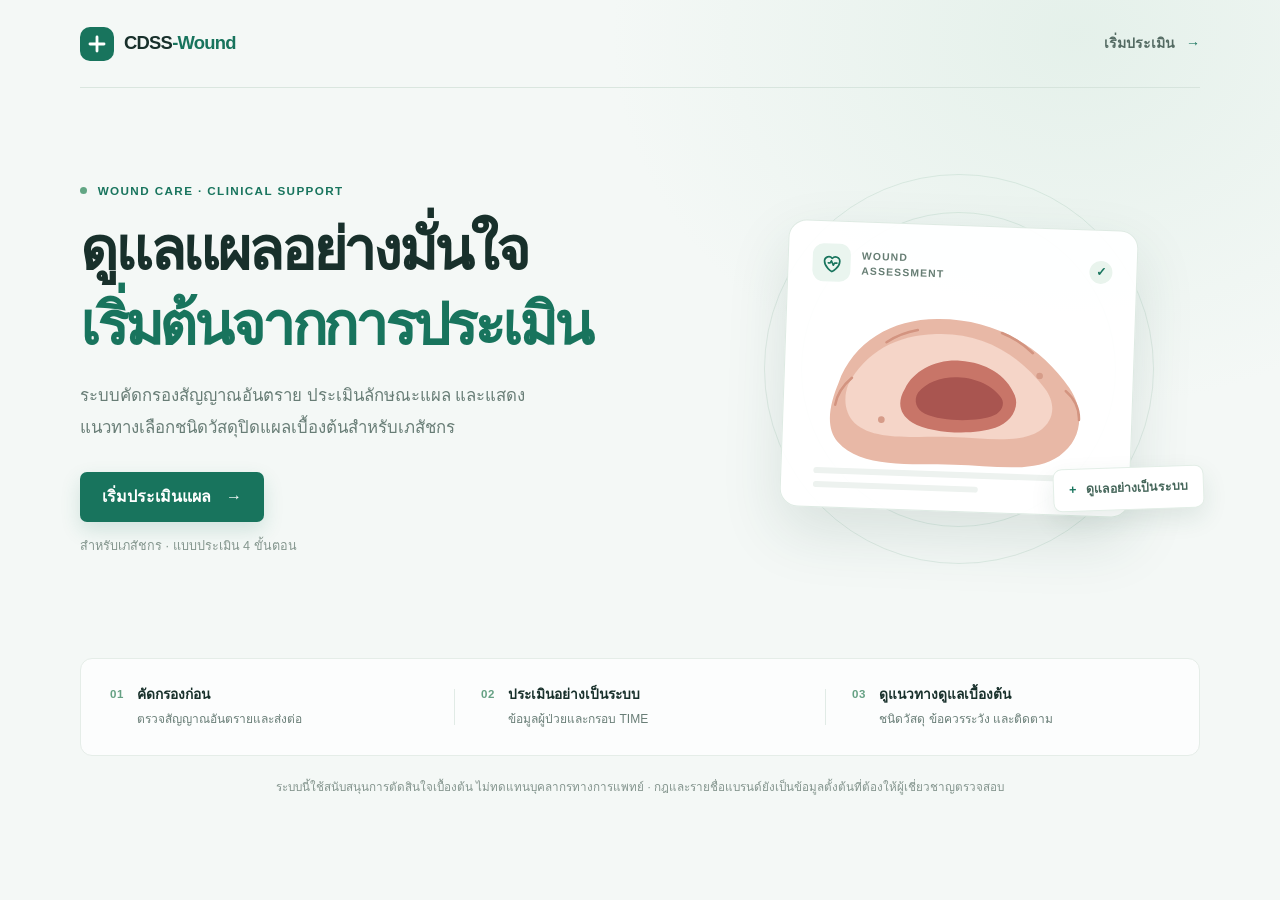
==== commit e19c30af: "Build pharmacist wound assessment workflow Co-authored-by: Copilot <223556219+Copilot@users.noreply." ====
--- a/templates/index.html
+++ b/templates/index.html
@@ -26,13 +26,13 @@
                 <p class="eyebrow"><span class="status-dot"></span> WOUND CARE · CLINICAL SUPPORT</p>
                 <h1>ดูแลแผลอย่างมั่นใจ<br><span>เริ่มต้นจากการประเมิน</span></h1>
                 <p class="hero-description">
-                    ระบบช่วยประเมินลักษณะแผลและให้คำแนะนำเบื้องต้น
-                    เพื่อสนับสนุนการเลือกวัสดุปิดแผลอย่างเป็นระบบ
+                    ระบบคัดกรองสัญญาณอันตราย ประเมินลักษณะแผล
+                    และแสดงแนวทางเลือกชนิดวัสดุปิดแผลเบื้องต้นสำหรับเภสัชกร
                 </p>
                 <a class="button button-primary" href="/assessment">
                     เริ่มประเมินแผล <span aria-hidden="true">→</span>
                 </a>
-                <p class="hero-note">ใช้เวลาเพียงไม่กี่นาที · กรอกข้อมูล 7 รายการ</p>
+                <p class="hero-note">สำหรับเภสัชกร · แบบประเมิน 4 ขั้นตอน</p>
             </div>
 
             <div class="hero-art" aria-label="ภาพประกอบการดูแลแผล" role="img">
@@ -70,21 +70,21 @@
         <section class="feature-strip" aria-label="ขั้นตอนการใช้งาน">
             <div class="feature-item">
                 <span class="feature-number">01</span>
-                <div><strong>บันทึกลักษณะแผล</strong><p>ระบุข้อมูลที่สังเกตได้</p></div>
+                <div><strong>คัดกรองก่อน</strong><p>ตรวจสัญญาณอันตรายและส่งต่อ</p></div>
             </div>
             <span class="feature-divider" aria-hidden="true"></span>
             <div class="feature-item">
                 <span class="feature-number">02</span>
-                <div><strong>รับคำแนะนำเบื้องต้น</strong><p>ดูผลประเมินและเหตุผล</p></div>
+                <div><strong>ประเมินอย่างเป็นระบบ</strong><p>ข้อมูลผู้ป่วยและกรอบ TIME</p></div>
             </div>
             <span class="feature-divider" aria-hidden="true"></span>
             <div class="feature-item">
                 <span class="feature-number">03</span>
-                <div><strong>พิจารณาการดูแลต่อ</strong><p>พร้อมข้อควรระวังที่เกี่ยวข้อง</p></div>
+                <div><strong>ดูแนวทางดูแลเบื้องต้น</strong><p>ชนิดวัสดุ ข้อควรระวัง และติดตาม</p></div>
             </div>
         </section>
 
-        <p class="disclaimer">ระบบนี้ใช้เพื่อสนับสนุนการตัดสินใจเบื้องต้น ไม่ทดแทนการวินิจฉัยหรือคำแนะนำจากบุคลากรทางการแพทย์</p>
+        <p class="disclaimer">ระบบนี้ใช้สนับสนุนการตัดสินใจเบื้องต้น ไม่ทดแทนบุคลากรทางการแพทย์ · กฎและรายชื่อแบรนด์ยังเป็นข้อมูลตั้งต้นที่ต้องให้ผู้เชี่ยวชาญตรวจสอบ</p>
     </main>
 </body>
 </html>
--- a/static/style.css
+++ b/static/style.css
@@ -419,7 +419,7 @@
 }
 
 .progress-track span {
-    width: 100%;
+    width: 25%;
     height: 100%;
     display: block;
     border-radius: inherit;
@@ -428,6 +428,22 @@
 
 .assessment-form {
     margin: 0;
+}
+
+.wizard-step[hidden] {
+    display: none;
+}
+
+.step-heading {
+    margin: 0 0 4px;
+    color: #2f4d40;
+    font-size: 1.05rem;
+}
+
+.step-intro {
+    margin-bottom: 20px;
+    color: var(--muted);
+    font-size: 0.82rem;
 }
 
 .form-grid {
@@ -478,6 +494,45 @@
     box-shadow: 0 0 0 3px rgba(24, 116, 93, 0.13);
 }
 
+.choice-field {
+    min-width: 0;
+    margin: 0;
+    padding: 0;
+    border: 0;
+}
+
+.choice-field legend {
+    margin-bottom: 9px;
+    color: #354e45;
+    font-size: 0.86rem;
+    font-weight: 650;
+}
+
+.choice-list {
+    display: flex;
+    flex-wrap: wrap;
+    gap: 9px;
+}
+
+.choice-list label {
+    display: inline-flex;
+    align-items: center;
+    gap: 7px;
+    margin: 0;
+    padding: 8px 11px;
+    border: 1px solid #e1ebe6;
+    border-radius: 6px;
+    background: #fcfdfc;
+    color: #526a60;
+    font-size: 0.8rem;
+    font-weight: 500;
+    cursor: pointer;
+}
+
+.choice-list input {
+    accent-color: var(--green);
+}
+
 .form-field-full {
     grid-column: 1 / -1;
 }
@@ -500,6 +555,17 @@
 
 .form-footer .button {
     flex-shrink: 0;
+}
+
+.wizard-actions {
+    display: flex;
+    flex-wrap: wrap;
+    justify-content: flex-end;
+    gap: 10px;
+}
+
+.wizard-actions [hidden] {
+    display: none;
 }
 
 .result-main {
@@ -539,6 +605,65 @@
     font-weight: 700;
 }
 
+.result-alert {
+    border-color: #efcfb2;
+    background: #fff3e8;
+    color: #a55322;
+}
+
+.triage-panel {
+    margin: 0 0 17px;
+    padding: 22px 25px;
+    border: 1px solid #d6e8dc;
+    border-radius: 9px;
+    background: #f5fbf7;
+}
+
+.triage-panel h2 {
+    margin: 0 0 8px;
+    color: var(--green-dark);
+    font-size: 1.2rem;
+}
+
+.triage-panel > p:not(.eyebrow) {
+    margin-bottom: 0;
+    color: #536a60;
+    font-size: 0.87rem;
+}
+
+.triage-emergency,
+.triage-refer {
+    border-color: #f0dfc9;
+    background: #fff8ef;
+}
+
+.triage-emergency h2,
+.triage-refer h2 {
+    color: #9c4d20;
+}
+
+.referral-list {
+    margin: 14px 0 0;
+    padding-left: 20px;
+    color: #704b30;
+    font-size: 0.86rem;
+}
+
+.referral-list li + li {
+    margin-top: 8px;
+}
+
+.referral-list span {
+    display: block;
+    color: #9c4d20;
+    font-size: 0.79rem;
+    font-weight: 650;
+}
+
+.triage-note {
+    margin-top: 10px;
+}
+
 .result-panel,
 .data-panel,
 .reason-panel {
@@ -623,6 +748,116 @@
     color: #bf7c35;
 }
 
+.recommendation-intro {
+    margin: 14px 0;
+    color: #536a60;
+    font-size: 0.85rem;
+}
+
+.product-list {
+    display: grid;
+    gap: 12px;
+    margin-top: 15px;
+}
+
+.product-card {
+    padding: 17px 18px;
+    border: 1px solid #e0ebe4;
+    border-radius: 8px;
+    background: rgba(255, 255, 255, 0.84);
+}
+
+.product-card h3 {
+    margin: 0 0 10px;
+    color: var(--green-dark);
+    font-size: 0.98rem;
+}
+
+.product-card p {
+    margin: 7px 0;
+    color: #526a60;
+    font-size: 0.83rem;
+}
+
+.brand-list {
+    margin-top: 12px;
+    color: #405a4f;
+    font-size: 0.82rem;
+}
+
+.brand-list ul {
+    margin: 5px 0 0;
+    padding-left: 19px;
+    color: #526a60;
+}
+
+.verification-note {
+    margin-top: 11px !important;
+    padding: 9px 11px;
+    border-radius: 5px;
+    background: #fff5e9;
+    color: #875322 !important;
+    font-size: 0.77rem !important;
+}
+
+.exclusion-panel {
+    border-color: #e7e5d5;
+    background: #fffdf5;
+}
+
+.restricted-products summary {
+    display: flex;
+    align-items: baseline;
+    flex-wrap: wrap;
+    gap: 5px 12px;
+    cursor: pointer;
+    list-style-position: inside;
+}
+
+.restricted-products summary .eyebrow {
+    margin: 0;
+}
+
+.restricted-products summary h2 {
+    display: inline;
+}
+
+.restricted-products > p {
+    margin: 14px 0 0;
+    color: #536a60;
+    font-size: 0.83rem;
+}
+
+.follow-up-panel {
+    border-color: #dce8e2;
+    background: #fbfdfc;
+}
+
+.follow-up-icon {
+    background: #eaf1ed;
+    color: #536a60;
+}
+
+.time-profile {
+    padding-top: 17px;
+}
+
+.time-profile h3 {
+    margin: 0 0 6px;
+    color: #536a60;
+    font-size: 0.82rem;
+}
+
+.time-profile ul {
+    display: flex;
+    flex-wrap: wrap;
+    gap: 7px 16px;
+    margin: 0;
+    padding-left: 18px;
+    color: #536a60;
+    font-size: 0.78rem;
+}
+
 .section-heading {
     display: flex;
     align-items: center;
@@ -853,6 +1088,10 @@
 
     .form-footer .button {
         width: 100%;
+    }
+
+    .wizard-actions {
+        flex-direction: column-reverse;
     }
 
     .result-panel,
